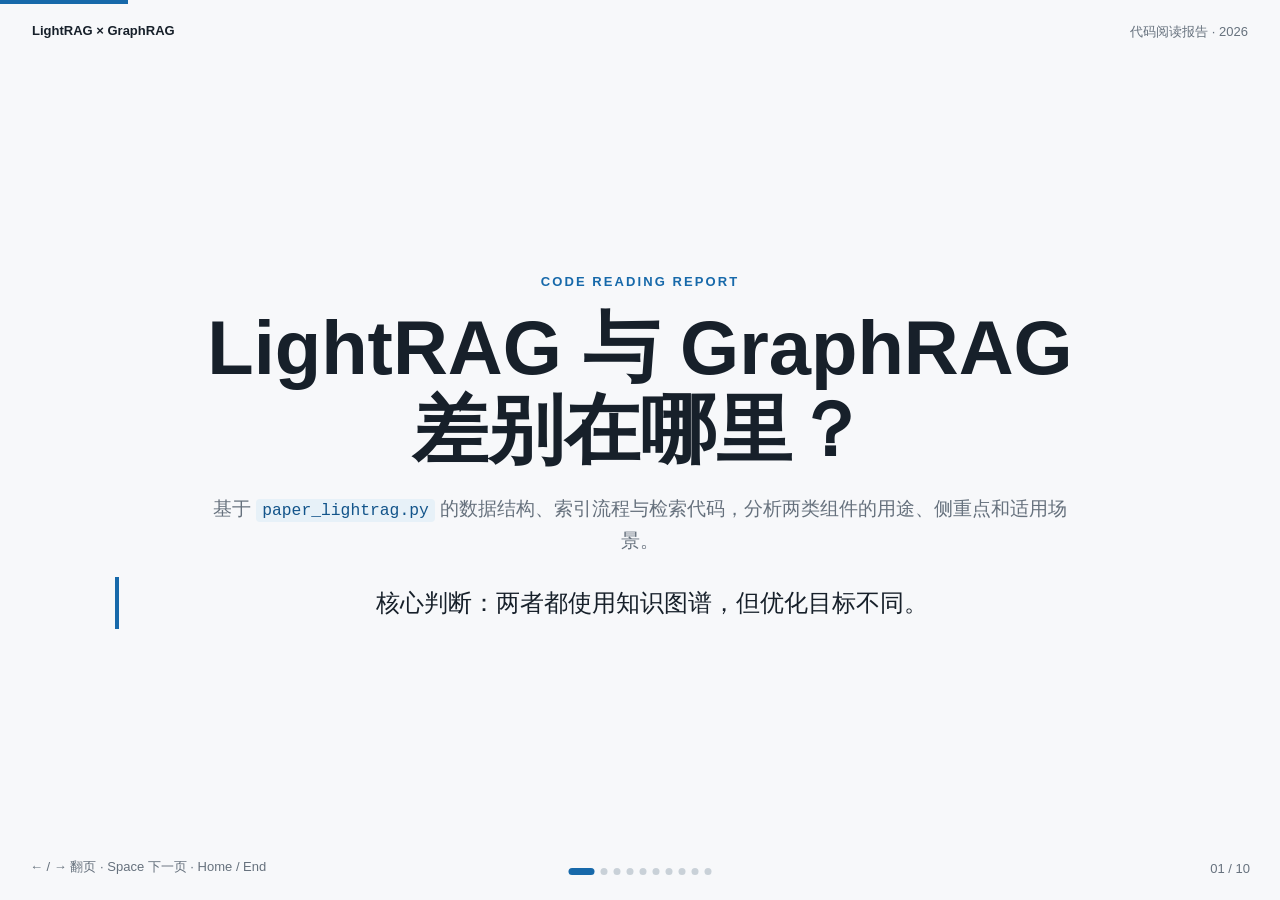
==== lightrag-vs-graphrag-ppt/index.html @ e0032991 "Add LightRAG versus GraphRAG presentation" ====
<!doctype html>
<html lang="zh-CN">
<head>
<meta charset="utf-8">
<meta name="viewport" content="width=device-width,initial-scale=1">
<title>LightRAG 与 GraphRAG：从代码看差异</title>
<style>
:root{--bg:#f7f8fa;--ink:#17202a;--muted:#66717d;--line:#dfe4e8;--panel:#fff;--blue:#1769aa;--blue-soft:#e7f1f8;--green:#19735a;--green-soft:#e8f4ef;--code:#18252d}*{box-sizing:border-box}html,body{margin:0;min-height:100%;background:var(--bg);color:var(--ink);font-family:"Microsoft YaHei","PingFang SC",sans-serif}body{overflow:hidden}.bar{position:fixed;top:0;left:0;height:4px;background:var(--blue);z-index:5;width:0;transition:width .25s}.top{position:fixed;left:32px;right:32px;top:23px;display:flex;justify-content:space-between;color:var(--muted);font-size:13px;z-index:4}.brand{font-weight:700;color:var(--ink)}.deck{height:100vh;position:relative}.slide{position:absolute;inset:0;padding:86px 9vw 66px;display:grid;align-content:center;opacity:0;transform:translateX(26px);pointer-events:none;transition:opacity .24s ease,transform .24s ease}.slide.active{opacity:1;transform:none;pointer-events:auto}.slide.prev{transform:translateX(-26px)}.content{width:min(1160px,100%);margin:auto}.center{text-align:center}.kicker{margin:0 0 14px;color:var(--blue);font-size:13px;font-weight:700;letter-spacing:.16em}.title{font-size:clamp(38px,6vw,76px);line-height:1.08;margin:0 0 22px}.h2{font-size:clamp(30px,4.4vw,56px);line-height:1.12;margin:0 0 22px}.lead,p,li{font-size:clamp(16px,1.45vw,20px);line-height:1.7;color:var(--muted)}.lead{max-width:880px;margin:0 auto}.quote{border-left:4px solid var(--blue);padding:8px 0 8px 20px;margin:20px 0;font-size:24px;line-height:1.5}.grid{display:grid;gap:16px;margin-top:24px}.g2{grid-template-columns:repeat(2,minmax(0,1fr))}.g3{grid-template-columns:repeat(3,minmax(0,1fr))}.card{background:var(--panel);border:1px solid var(--line);border-radius:8px;padding:22px;min-height:150px}.card h3{margin:0 0 10px;font-size:19px}.card p{margin:0;font-size:16px}.num{font-size:12px;font-weight:800;letter-spacing:.14em;color:var(--blue)}code{background:var(--blue-soft);color:#12548a;border-radius:4px;padding:2px 6px;font-family:Consolas,monospace;font-size:.88em}pre{margin:20px 0 0;background:var(--code);color:#e5edf2;border-radius:8px;padding:18px 20px;line-height:1.65;overflow:auto;font-size:14px}pre code{padding:0;color:inherit;background:transparent}.flow{display:grid;grid-template-columns:repeat(5,minmax(0,1fr));gap:12px;margin-top:25px}.step{background:var(--panel);border:1px solid var(--line);border-radius:8px;padding:17px;min-height:150px}.step b{display:block;margin:10px 0 7px;font-size:17px}.step span{color:var(--muted);font-size:14px;line-height:1.55}.table{width:100%;border-collapse:collapse;margin-top:18px;background:var(--panel);border:1px solid var(--line)}.table th,.table td{text-align:left;vertical-align:top;padding:13px 15px;border-bottom:1px solid var(--line);font-size:15px;line-height:1.55}.table th{font-size:12px;color:var(--muted);letter-spacing:.09em}.table tr:last-child td{border-bottom:0}.label{display:inline-block;padding:5px 8px;border-radius:4px;font-size:12px;font-weight:700}.l-blue{background:var(--blue-soft);color:var(--blue)}.l-green{background:var(--green-soft);color:var(--green)}ul{margin:0;padding-left:22px}.pager{position:fixed;right:30px;bottom:24px;color:var(--muted);font-size:13px}.hint{position:fixed;left:30px;bottom:24px;color:var(--muted);font-size:13px}.dots{position:fixed;left:50%;bottom:25px;transform:translateX(-50%);display:flex;gap:6px}.dots button{width:7px;height:7px;border:0;border-radius:20px;background:#c9d1d8;padding:0;cursor:pointer}.dots button.active{width:26px;background:var(--blue)}
@media(max-width:820px){body{overflow:auto}.top,.pager,.hint,.dots,.bar{display:none}.deck{height:auto}.slide,.slide.active,.slide.prev{position:relative;opacity:1;transform:none;pointer-events:auto;min-height:auto;padding:44px 22px;border-bottom:1px solid var(--line)}.g2,.g3,.flow{grid-template-columns:1fr}.card,.step{min-height:auto}.table{display:block;overflow:auto}}
</style>
</head>
<body>
<div class="bar" id="bar"></div><div class="top"><div class="brand">LightRAG × GraphRAG</div><div>代码阅读报告 · 2026</div></div><div class="hint">← / → 翻页 · Space 下一页 · Home / End</div><div class="pager" id="pager">01 / 10</div><div class="dots" id="dots"></div>
<main class="deck" id="deck">
<section class="slide active"><div class="content center"><p class="kicker">CODE READING REPORT</p><h1 class="title">LightRAG 与 GraphRAG<br>差别在哪里？</h1><p class="lead">基于 <code>paper_lightrag.py</code> 的数据结构、索引流程与检索代码，分析两类组件的用途、侧重点和适用场景。</p><div class="quote">核心判断：两者都使用知识图谱，但优化目标不同。</div></div></section>
<section class="slide"><div class="content"><p class="kicker">01 · 先看代码实现</p><h2 class="h2">paper_lightrag.py 实际构建了什么？</h2><div class="flow"><div class="step"><span>原始证据</span><b>Chunk</b><span>按时间间隔和消息数切分聊天原文。</span></div><div class="step"><span>图节点</span><b>Entity</b><span>用户与主题词，带描述、来源和 rank。</span></div><div class="step"><span>图边</span><b>Relation</b><span>mention、quote、adjacent、co_topic。</span></div><div class="step"><span>高层摘要</span><b>Community</b><span>Louvain 聚类后的社区报告。</span></div><div class="step"><span>检索入口</span><b>Vector Index</b><span>四类对象分别建立向量索引。</span></div></div><pre><code>chunks → entities → relations → graph; communities; vector_indexes</code></pre></div></section>
<section class="slide"><div class="content"><p class="kicker">02 · LightRAG 的代码证据</p><h2 class="h2">关键不是“只有图”，而是“图 + 多层证据”</h2><div class="grid g2"><div class="card"><div class="num">DATA MODEL</div><h3>四类对象都能被检索</h3><p><code>build_vector_indexes()</code> 为 chunk、entity、relation、community 分别生成向量矩阵；查询不必只命中文本块。</p></div><div class="card"><div class="num">DUAL LEVEL</div><h3>局部与全局并行</h3><p><code>retrieve()</code> 同时搜索低层实体/关系和高层社区报告，再收集关联原文作为证据。</p></div><div class="card"><div class="num">HYBRID</div><h3>结构检索与语义检索混合</h3><p>普通问题走向量相似度；关系问题改用实体 rank 和关系 weight，避免“谁和谁最密切”被文本相似度带偏。</p></div><div class="card"><div class="num">INCREMENTAL</div><h3>稳定 hash 复用 chunk</h3><p><code>build_indexes(previous_state=...)</code> 按 chunk hash 复用未变化内容，体现轻量、可增量更新的工程取向。</p></div></div></div></section>
<section class="slide"><div class="content"><p class="kicker">03 · 检索路径</p><h2 class="h2">同一个问题，LightRAG 会走两条路</h2><div class="grid g2"><div class="card"><span class="label l-blue">LOCAL / LOW-LEVEL</span><h3>回答“具体是谁、发生了什么关系”</h3><ul><li>向量命中实体与关系。</li><li>扩展一跳图邻域。</li><li>回溯实体和关系的 source_chunks。</li><li>关系问题按 weight 强制重排。</li></ul></div><div class="card"><span class="label l-green">GLOBAL / HIGH-LEVEL</span><h3>回答“整体上有哪些主题和群体”</h3><ul><li>向量命中 community report。</li><li>读取社区的核心实体。</li><li>补充相关 chunk 作为背景。</li><li>适合概览、主题和群体画像。</li></ul></div></div><pre><code>mode = local   → 低层图证据; mode = global → 社区级证据; mode = hybrid → 两者合并</code></pre></div></section>
<section class="slide"><div class="content"><p class="kicker">04 · GraphRAG 的典型侧重点</p><h2 class="h2">GraphRAG 更强调“先建好图，再做全局组织”</h2><div class="grid g3"><div class="card"><div class="num">GRAPH-FIRST</div><h3>图是主索引</h3><p>实体、关系、社区和层级摘要通常由离线流程集中构建，查询围绕图结构展开。</p></div><div class="card"><div class="num">GLOBAL SYNTHESIS</div><h3>社区摘要是主武器</h3><p>对大规模语料的跨文档主题进行聚合，适合回答“整体有哪些观点/主题”。</p></div><div class="card"><div class="num">QUALITY OF REPORT</div><h3>重视摘要质量</h3><p>社区报告通常需要更强的抽取、归纳和 LLM 生成能力，换取全局回答的完整度。</p></div></div><p class="lead" style="margin-top:25px">注意：这里说的是典型 GraphRAG 方法论。具体项目可能同时加入向量检索、局部邻域和混合策略。</p></div></section>
<section class="slide"><div class="content"><p class="kicker">05 · 直接对比</p><h2 class="h2">差异不在“用不用图”，而在“图服务什么目标”</h2><table class="table"><thead><tr><th>维度</th><th>LightRAG</th><th>GraphRAG</th></tr></thead><tbody><tr><td>首要目标</td><td>低成本、快速、灵活地组合局部与全局证据</td><td>把大语料组织成可解释的全局知识结构</td></tr><tr><td>检索入口</td><td>chunk / entity / relation / community 多入口</td><td>以图、社区和层级摘要为核心</td></tr><tr><td>查询粒度</td><td>局部实体关系与全局主题都强调</td><td>更擅长跨文档、跨实体的全局综合</td></tr><tr><td>更新方式</td><td>适合增量插入，hash 可复用 chunk</td><td>图和社区摘要变更后，重建成本通常更明显</td></tr><tr><td>工程取舍</td><td>轻量、离线可跑、模块可替换</td><td>建设成本更高，但全局摘要能力更强</td></tr></tbody></table></div></section>
<section class="slide"><div class="content"><p class="kicker">06 · 用途分工</p><h2 class="h2">从问题类型看，谁更适合什么？</h2><div class="grid g2"><div class="card"><span class="label l-blue">更适合 LightRAG</span><h3>关系密集、变化频繁、需要追溯原文</h3><ul><li>“谁和谁互动最密切？”</li><li>“这个用户和哪些主题相关？”</li><li>“这条关系来自哪些消息？”</li><li>在线知识库的增量更新和快速试验。</li></ul></div><div class="card"><span class="label l-green">更适合 GraphRAG</span><h3>语料规模大、需要全局综合和社区洞察</h3><ul><li>“整个资料库有哪些主要主题？”</li><li>“不同群体的观点如何分化？”</li><li>“跨文档的共同结论是什么？”</li><li>报告生成、知识地图和宏观分析。</li></ul></div></div></div></section>
<section class="slide"><div class="content"><p class="kicker">07 · 代码里的工程取舍</p><h2 class="h2">paper_lightrag.py 选择了“可控、可解释、可离线”</h2><div class="grid g3"><div class="card"><h3>可控</h3><p>关系类型和权重显式定义：mention=3、quote=4、adjacent=1、co_topic=0.6，排序逻辑可检查。</p></div><div class="card"><h3>可解释</h3><p>每个 entity、relation、community 都保存 source_chunks，检索结果可以回到原始聊天片段。</p></div><div class="card"><h3>可离线</h3><p>向量使用本地字符 n-gram hashing，不依赖外部 embedding API，适合原型和隐私敏感数据。</p></div></div><div class="quote">代价：字符 n-gram 语义能力有限，社区摘要也是模板化文本，不能等同于完整的生产级 GraphRAG。</div></div></section>
<section class="slide"><div class="content"><p class="kicker">08 · 边界与风险</p><h2 class="h2">读代码时必须保留的三个判断</h2><div class="grid g3"><div class="card"><div class="num">01</div><h3>实现不等于论文全貌</h3><p>文件标题和注释说明了 LightRAG 形状，但它使用的是本地 hashed embedding，是可运行的简化实现。</p></div><div class="card"><div class="num">02</div><h3>关系抽取是规则驱动</h3><p>关系主要来自 @ 提及、引用、相邻消息和共现主题，不是完整的开放域语义关系抽取。</p></div><div class="card"><div class="num">03</div><h3>GraphRAG 不是单一产品</h3><p>GraphRAG 可以包含局部检索、向量检索和 LLM 生成；比较时要区分方法论、实现和产品封装。</p></div></div></div></section>
<section class="slide"><div class="content center"><p class="kicker">09 · 结论</p><h2 class="h2">一句话总结</h2><p class="quote" style="max-width:900px;margin:25px auto">LightRAG 侧重“用轻量图结构把局部关系、全局社区和原文证据灵活拼起来”；GraphRAG 侧重“用分层图与社区摘要理解大规模语料的全局结构”。</p><div class="grid g2" style="text-align:left"><div class="card"><h3>选择 LightRAG</h3><p>需要快速落地、增量更新、关系可追溯，且希望 local/global/hybrid 由查询决定。</p></div><div class="card"><h3>选择 GraphRAG</h3><p>需要面向大语料做全局主题归纳、群体分析和高质量报告生成。</p></div></div><p style="margin-top:22px">最实际的方案：保留 GraphRAG 的社区级组织能力，吸收 LightRAG 的多入口检索和增量更新。</p></div></section>
</main>
<script>const slides=[...document.querySelectorAll('.slide')],dots=document.getElementById('dots'),pager=document.getElementById('pager'),bar=document.getElementById('bar');let current=0;slides.forEach((_,i)=>{const b=document.createElement('button');b.type='button';b.setAttribute('aria-label',`第 ${i+1} 页`);b.onclick=()=>go(i);dots.appendChild(b)});function go(i){current=Math.max(0,Math.min(slides.length-1,i));slides.forEach((s,n)=>{s.classList.toggle('active',n===current);s.classList.toggle('prev',n<current)});[...dots.children].forEach((b,n)=>b.classList.toggle('active',n===current));pager.textContent=`${String(current+1).padStart(2,'0')} / ${String(slides.length).padStart(2,'0')}`;bar.style.width=`${(current+1)/slides.length*100}%`;history.replaceState(null,'',`#${current+1}`)}function step(d){go(current+d)}document.addEventListener('keydown',e=>{if(['ArrowRight',' ','PageDown'].includes(e.key)){e.preventDefault();step(1)}if(['ArrowLeft','PageUp'].includes(e.key)){e.preventDefault();step(-1)}if(e.key==='Home')go(0);if(e.key==='End')go(slides.length-1)});document.getElementById('deck').onclick=e=>{if(!e.target.closest('button,code,pre'))step(1)};let sx=0;document.addEventListener('touchstart',e=>sx=e.touches[0].clientX,{passive:true});document.addEventListener('touchend',e=>{const dx=e.changedTouches[0].clientX-sx;if(Math.abs(dx)>50)step(dx<0?1:-1)},{passive:true});const h=Number(location.hash.slice(1));go(Number.isFinite(h)&&h>0?h-1:0);</script>
</body>
</html>
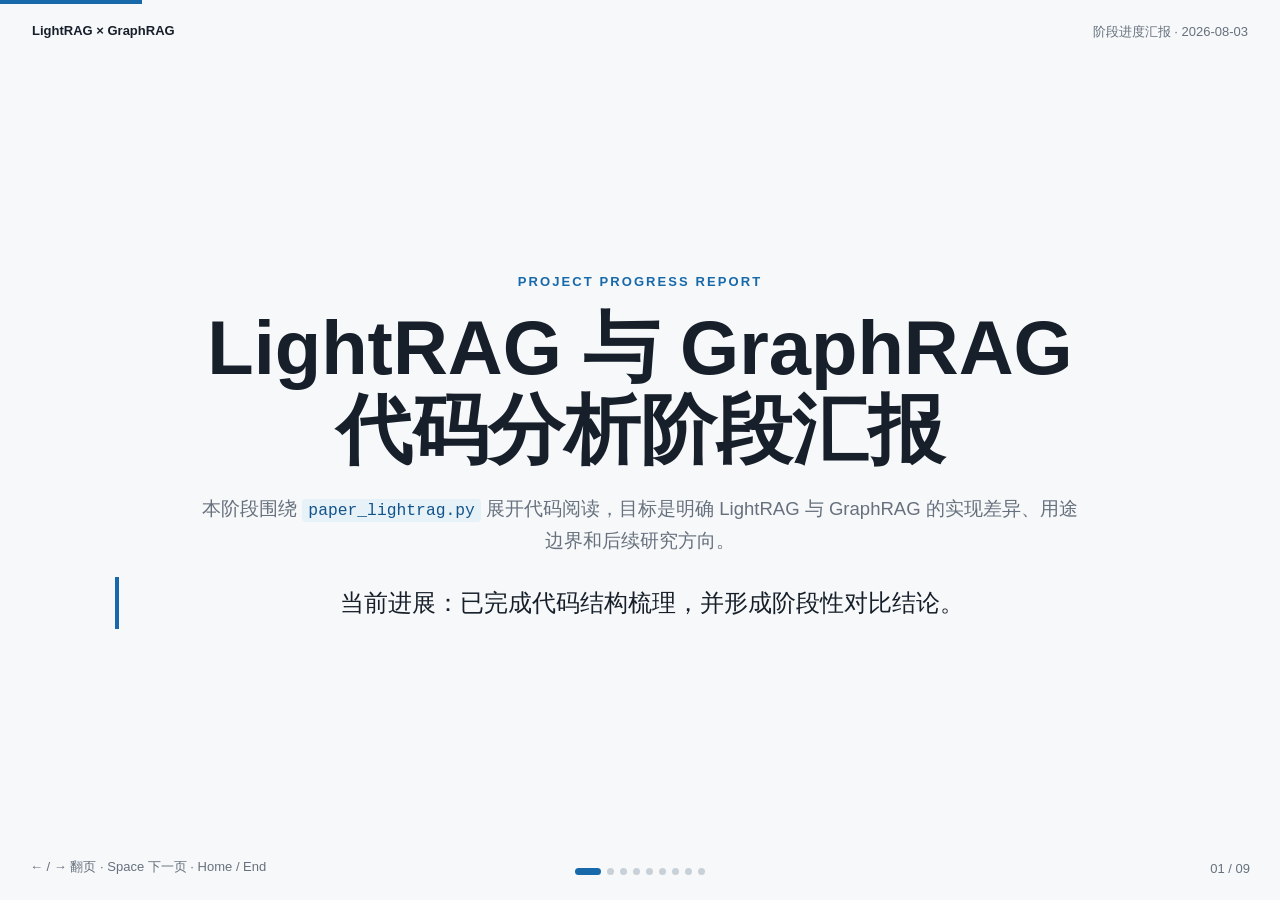
==== commit 38751af6: "Refine presentation as progress report" ====
--- a/lightrag-vs-graphrag-ppt/index.html
+++ b/lightrag-vs-graphrag-ppt/index.html
@@ -3,26 +3,53 @@
 <head>
 <meta charset="utf-8">
 <meta name="viewport" content="width=device-width,initial-scale=1">
-<title>LightRAG 与 GraphRAG：从代码看差异</title>
+<title>LightRAG 与 GraphRAG 阶段进度汇报</title>
 <style>
-:root{--bg:#f7f8fa;--ink:#17202a;--muted:#66717d;--line:#dfe4e8;--panel:#fff;--blue:#1769aa;--blue-soft:#e7f1f8;--green:#19735a;--green-soft:#e8f4ef;--code:#18252d}*{box-sizing:border-box}html,body{margin:0;min-height:100%;background:var(--bg);color:var(--ink);font-family:"Microsoft YaHei","PingFang SC",sans-serif}body{overflow:hidden}.bar{position:fixed;top:0;left:0;height:4px;background:var(--blue);z-index:5;width:0;transition:width .25s}.top{position:fixed;left:32px;right:32px;top:23px;display:flex;justify-content:space-between;color:var(--muted);font-size:13px;z-index:4}.brand{font-weight:700;color:var(--ink)}.deck{height:100vh;position:relative}.slide{position:absolute;inset:0;padding:86px 9vw 66px;display:grid;align-content:center;opacity:0;transform:translateX(26px);pointer-events:none;transition:opacity .24s ease,transform .24s ease}.slide.active{opacity:1;transform:none;pointer-events:auto}.slide.prev{transform:translateX(-26px)}.content{width:min(1160px,100%);margin:auto}.center{text-align:center}.kicker{margin:0 0 14px;color:var(--blue);font-size:13px;font-weight:700;letter-spacing:.16em}.title{font-size:clamp(38px,6vw,76px);line-height:1.08;margin:0 0 22px}.h2{font-size:clamp(30px,4.4vw,56px);line-height:1.12;margin:0 0 22px}.lead,p,li{font-size:clamp(16px,1.45vw,20px);line-height:1.7;color:var(--muted)}.lead{max-width:880px;margin:0 auto}.quote{border-left:4px solid var(--blue);padding:8px 0 8px 20px;margin:20px 0;font-size:24px;line-height:1.5}.grid{display:grid;gap:16px;margin-top:24px}.g2{grid-template-columns:repeat(2,minmax(0,1fr))}.g3{grid-template-columns:repeat(3,minmax(0,1fr))}.card{background:var(--panel);border:1px solid var(--line);border-radius:8px;padding:22px;min-height:150px}.card h3{margin:0 0 10px;font-size:19px}.card p{margin:0;font-size:16px}.num{font-size:12px;font-weight:800;letter-spacing:.14em;color:var(--blue)}code{background:var(--blue-soft);color:#12548a;border-radius:4px;padding:2px 6px;font-family:Consolas,monospace;font-size:.88em}pre{margin:20px 0 0;background:var(--code);color:#e5edf2;border-radius:8px;padding:18px 20px;line-height:1.65;overflow:auto;font-size:14px}pre code{padding:0;color:inherit;background:transparent}.flow{display:grid;grid-template-columns:repeat(5,minmax(0,1fr));gap:12px;margin-top:25px}.step{background:var(--panel);border:1px solid var(--line);border-radius:8px;padding:17px;min-height:150px}.step b{display:block;margin:10px 0 7px;font-size:17px}.step span{color:var(--muted);font-size:14px;line-height:1.55}.table{width:100%;border-collapse:collapse;margin-top:18px;background:var(--panel);border:1px solid var(--line)}.table th,.table td{text-align:left;vertical-align:top;padding:13px 15px;border-bottom:1px solid var(--line);font-size:15px;line-height:1.55}.table th{font-size:12px;color:var(--muted);letter-spacing:.09em}.table tr:last-child td{border-bottom:0}.label{display:inline-block;padding:5px 8px;border-radius:4px;font-size:12px;font-weight:700}.l-blue{background:var(--blue-soft);color:var(--blue)}.l-green{background:var(--green-soft);color:var(--green)}ul{margin:0;padding-left:22px}.pager{position:fixed;right:30px;bottom:24px;color:var(--muted);font-size:13px}.hint{position:fixed;left:30px;bottom:24px;color:var(--muted);font-size:13px}.dots{position:fixed;left:50%;bottom:25px;transform:translateX(-50%);display:flex;gap:6px}.dots button{width:7px;height:7px;border:0;border-radius:20px;background:#c9d1d8;padding:0;cursor:pointer}.dots button.active{width:26px;background:var(--blue)}
-@media(max-width:820px){body{overflow:auto}.top,.pager,.hint,.dots,.bar{display:none}.deck{height:auto}.slide,.slide.active,.slide.prev{position:relative;opacity:1;transform:none;pointer-events:auto;min-height:auto;padding:44px 22px;border-bottom:1px solid var(--line)}.g2,.g3,.flow{grid-template-columns:1fr}.card,.step{min-height:auto}.table{display:block;overflow:auto}}
+:root{--bg:#f7f8fa;--ink:#17202a;--muted:#66717d;--line:#dfe4e8;--panel:#fff;--blue:#1769aa;--blue-soft:#e7f1f8;--green:#19735a;--green-soft:#e8f4ef;--amber:#a26718;--amber-soft:#fbf1df;--code:#18252d}
+*{box-sizing:border-box}html,body{margin:0;min-height:100%;background:var(--bg);color:var(--ink);font-family:"Microsoft YaHei","PingFang SC",sans-serif}body{overflow:hidden}
+.bar{position:fixed;top:0;left:0;height:4px;background:var(--blue);z-index:5;width:0;transition:width .25s}.top{position:fixed;left:32px;right:32px;top:23px;display:flex;justify-content:space-between;color:var(--muted);font-size:13px;z-index:4}.brand{font-weight:700;color:var(--ink)}
+.deck{height:100vh;position:relative}.slide{position:absolute;inset:0;padding:86px 9vw 66px;display:grid;align-content:center;opacity:0;transform:translateX(26px);pointer-events:none;transition:opacity .24s ease,transform .24s ease}.slide.active{opacity:1;transform:none;pointer-events:auto}.slide.prev{transform:translateX(-26px)}.content{width:min(1160px,100%);margin:auto}.center{text-align:center}
+.kicker{margin:0 0 14px;color:var(--blue);font-size:13px;font-weight:700;letter-spacing:.16em}.title{font-size:clamp(38px,6vw,76px);line-height:1.08;margin:0 0 22px}.h2{font-size:clamp(30px,4.4vw,56px);line-height:1.12;margin:0 0 22px}.lead,p,li{font-size:clamp(16px,1.45vw,20px);line-height:1.7;color:var(--muted)}.lead{max-width:880px;margin:0 auto}
+.quote{border-left:4px solid var(--blue);padding:8px 0 8px 20px;margin:20px 0;font-size:24px;line-height:1.5}.grid{display:grid;gap:16px;margin-top:24px}.g2{grid-template-columns:repeat(2,minmax(0,1fr))}.g3{grid-template-columns:repeat(3,minmax(0,1fr))}.g4{grid-template-columns:repeat(4,minmax(0,1fr))}
+.card{background:var(--panel);border:1px solid var(--line);border-radius:8px;padding:22px;min-height:150px}.card h3{margin:0 0 10px;font-size:19px}.card p{margin:0;font-size:16px}.num{font-size:12px;font-weight:800;letter-spacing:.14em;color:var(--blue)}code{background:var(--blue-soft);color:#12548a;border-radius:4px;padding:2px 6px;font-family:Consolas,monospace;font-size:.88em}pre{margin:20px 0 0;background:var(--code);color:#e5edf2;border-radius:8px;padding:18px 20px;line-height:1.65;overflow:auto;font-size:14px}pre code{padding:0;color:inherit;background:transparent}
+.status{display:flex;align-items:center;gap:9px;margin-bottom:12px;font-size:13px;font-weight:700}.dot{width:10px;height:10px;border-radius:50%;display:inline-block}.done{background:var(--green)}.doing{background:var(--blue)}.todo{background:var(--amber)}.label{display:inline-block;padding:5px 8px;border-radius:4px;font-size:12px;font-weight:700}.l-blue{background:var(--blue-soft);color:var(--blue)}.l-green{background:var(--green-soft);color:var(--green)}.l-amber{background:var(--amber-soft);color:var(--amber)}
+.table{width:100%;border-collapse:collapse;margin-top:18px;background:var(--panel);border:1px solid var(--line)}.table th,.table td{text-align:left;vertical-align:top;padding:13px 15px;border-bottom:1px solid var(--line);font-size:15px;line-height:1.55}.table th{font-size:12px;color:var(--muted);letter-spacing:.09em}.table tr:last-child td{border-bottom:0}ul{margin:0;padding-left:22px}
+.pager{position:fixed;right:30px;bottom:24px;color:var(--muted);font-size:13px}.hint{position:fixed;left:30px;bottom:24px;color:var(--muted);font-size:13px}.dots{position:fixed;left:50%;bottom:25px;transform:translateX(-50%);display:flex;gap:6px}.dots button{width:7px;height:7px;border:0;border-radius:20px;background:#c9d1d8;padding:0;cursor:pointer}.dots button.active{width:26px;background:var(--blue)}
+@media(max-width:820px){body{overflow:auto}.top,.pager,.hint,.dots,.bar{display:none}.deck{height:auto}.slide,.slide.active,.slide.prev{position:relative;opacity:1;transform:none;pointer-events:auto;min-height:auto;padding:44px 22px;border-bottom:1px solid var(--line)}.g2,.g3,.g4{grid-template-columns:1fr}.card{min-height:auto}.table{display:block;overflow:auto}}
 </style>
 </head>
 <body>
-<div class="bar" id="bar"></div><div class="top"><div class="brand">LightRAG × GraphRAG</div><div>代码阅读报告 · 2026</div></div><div class="hint">← / → 翻页 · Space 下一页 · Home / End</div><div class="pager" id="pager">01 / 10</div><div class="dots" id="dots"></div>
+<div class="bar" id="bar"></div>
+<div class="top"><div class="brand">LightRAG × GraphRAG</div><div>阶段进度汇报 · 2026-08-03</div></div>
+<div class="hint">← / → 翻页 · Space 下一页 · Home / End</div><div class="pager" id="pager">01 / 09</div><div class="dots" id="dots"></div>
 <main class="deck" id="deck">
-<section class="slide active"><div class="content center"><p class="kicker">CODE READING REPORT</p><h1 class="title">LightRAG 与 GraphRAG<br>差别在哪里？</h1><p class="lead">基于 <code>paper_lightrag.py</code> 的数据结构、索引流程与检索代码，分析两类组件的用途、侧重点和适用场景。</p><div class="quote">核心判断：两者都使用知识图谱，但优化目标不同。</div></div></section>
-<section class="slide"><div class="content"><p class="kicker">01 · 先看代码实现</p><h2 class="h2">paper_lightrag.py 实际构建了什么？</h2><div class="flow"><div class="step"><span>原始证据</span><b>Chunk</b><span>按时间间隔和消息数切分聊天原文。</span></div><div class="step"><span>图节点</span><b>Entity</b><span>用户与主题词，带描述、来源和 rank。</span></div><div class="step"><span>图边</span><b>Relation</b><span>mention、quote、adjacent、co_topic。</span></div><div class="step"><span>高层摘要</span><b>Community</b><span>Louvain 聚类后的社区报告。</span></div><div class="step"><span>检索入口</span><b>Vector Index</b><span>四类对象分别建立向量索引。</span></div></div><pre><code>chunks → entities → relations → graph; communities; vector_indexes</code></pre></div></section>
-<section class="slide"><div class="content"><p class="kicker">02 · LightRAG 的代码证据</p><h2 class="h2">关键不是“只有图”，而是“图 + 多层证据”</h2><div class="grid g2"><div class="card"><div class="num">DATA MODEL</div><h3>四类对象都能被检索</h3><p><code>build_vector_indexes()</code> 为 chunk、entity、relation、community 分别生成向量矩阵；查询不必只命中文本块。</p></div><div class="card"><div class="num">DUAL LEVEL</div><h3>局部与全局并行</h3><p><code>retrieve()</code> 同时搜索低层实体/关系和高层社区报告，再收集关联原文作为证据。</p></div><div class="card"><div class="num">HYBRID</div><h3>结构检索与语义检索混合</h3><p>普通问题走向量相似度；关系问题改用实体 rank 和关系 weight，避免“谁和谁最密切”被文本相似度带偏。</p></div><div class="card"><div class="num">INCREMENTAL</div><h3>稳定 hash 复用 chunk</h3><p><code>build_indexes(previous_state=...)</code> 按 chunk hash 复用未变化内容，体现轻量、可增量更新的工程取向。</p></div></div></div></section>
-<section class="slide"><div class="content"><p class="kicker">03 · 检索路径</p><h2 class="h2">同一个问题，LightRAG 会走两条路</h2><div class="grid g2"><div class="card"><span class="label l-blue">LOCAL / LOW-LEVEL</span><h3>回答“具体是谁、发生了什么关系”</h3><ul><li>向量命中实体与关系。</li><li>扩展一跳图邻域。</li><li>回溯实体和关系的 source_chunks。</li><li>关系问题按 weight 强制重排。</li></ul></div><div class="card"><span class="label l-green">GLOBAL / HIGH-LEVEL</span><h3>回答“整体上有哪些主题和群体”</h3><ul><li>向量命中 community report。</li><li>读取社区的核心实体。</li><li>补充相关 chunk 作为背景。</li><li>适合概览、主题和群体画像。</li></ul></div></div><pre><code>mode = local   → 低层图证据; mode = global → 社区级证据; mode = hybrid → 两者合并</code></pre></div></section>
-<section class="slide"><div class="content"><p class="kicker">04 · GraphRAG 的典型侧重点</p><h2 class="h2">GraphRAG 更强调“先建好图，再做全局组织”</h2><div class="grid g3"><div class="card"><div class="num">GRAPH-FIRST</div><h3>图是主索引</h3><p>实体、关系、社区和层级摘要通常由离线流程集中构建，查询围绕图结构展开。</p></div><div class="card"><div class="num">GLOBAL SYNTHESIS</div><h3>社区摘要是主武器</h3><p>对大规模语料的跨文档主题进行聚合，适合回答“整体有哪些观点/主题”。</p></div><div class="card"><div class="num">QUALITY OF REPORT</div><h3>重视摘要质量</h3><p>社区报告通常需要更强的抽取、归纳和 LLM 生成能力，换取全局回答的完整度。</p></div></div><p class="lead" style="margin-top:25px">注意：这里说的是典型 GraphRAG 方法论。具体项目可能同时加入向量检索、局部邻域和混合策略。</p></div></section>
-<section class="slide"><div class="content"><p class="kicker">05 · 直接对比</p><h2 class="h2">差异不在“用不用图”，而在“图服务什么目标”</h2><table class="table"><thead><tr><th>维度</th><th>LightRAG</th><th>GraphRAG</th></tr></thead><tbody><tr><td>首要目标</td><td>低成本、快速、灵活地组合局部与全局证据</td><td>把大语料组织成可解释的全局知识结构</td></tr><tr><td>检索入口</td><td>chunk / entity / relation / community 多入口</td><td>以图、社区和层级摘要为核心</td></tr><tr><td>查询粒度</td><td>局部实体关系与全局主题都强调</td><td>更擅长跨文档、跨实体的全局综合</td></tr><tr><td>更新方式</td><td>适合增量插入，hash 可复用 chunk</td><td>图和社区摘要变更后，重建成本通常更明显</td></tr><tr><td>工程取舍</td><td>轻量、离线可跑、模块可替换</td><td>建设成本更高，但全局摘要能力更强</td></tr></tbody></table></div></section>
-<section class="slide"><div class="content"><p class="kicker">06 · 用途分工</p><h2 class="h2">从问题类型看，谁更适合什么？</h2><div class="grid g2"><div class="card"><span class="label l-blue">更适合 LightRAG</span><h3>关系密集、变化频繁、需要追溯原文</h3><ul><li>“谁和谁互动最密切？”</li><li>“这个用户和哪些主题相关？”</li><li>“这条关系来自哪些消息？”</li><li>在线知识库的增量更新和快速试验。</li></ul></div><div class="card"><span class="label l-green">更适合 GraphRAG</span><h3>语料规模大、需要全局综合和社区洞察</h3><ul><li>“整个资料库有哪些主要主题？”</li><li>“不同群体的观点如何分化？”</li><li>“跨文档的共同结论是什么？”</li><li>报告生成、知识地图和宏观分析。</li></ul></div></div></div></section>
-<section class="slide"><div class="content"><p class="kicker">07 · 代码里的工程取舍</p><h2 class="h2">paper_lightrag.py 选择了“可控、可解释、可离线”</h2><div class="grid g3"><div class="card"><h3>可控</h3><p>关系类型和权重显式定义：mention=3、quote=4、adjacent=1、co_topic=0.6，排序逻辑可检查。</p></div><div class="card"><h3>可解释</h3><p>每个 entity、relation、community 都保存 source_chunks，检索结果可以回到原始聊天片段。</p></div><div class="card"><h3>可离线</h3><p>向量使用本地字符 n-gram hashing，不依赖外部 embedding API，适合原型和隐私敏感数据。</p></div></div><div class="quote">代价：字符 n-gram 语义能力有限，社区摘要也是模板化文本，不能等同于完整的生产级 GraphRAG。</div></div></section>
-<section class="slide"><div class="content"><p class="kicker">08 · 边界与风险</p><h2 class="h2">读代码时必须保留的三个判断</h2><div class="grid g3"><div class="card"><div class="num">01</div><h3>实现不等于论文全貌</h3><p>文件标题和注释说明了 LightRAG 形状，但它使用的是本地 hashed embedding，是可运行的简化实现。</p></div><div class="card"><div class="num">02</div><h3>关系抽取是规则驱动</h3><p>关系主要来自 @ 提及、引用、相邻消息和共现主题，不是完整的开放域语义关系抽取。</p></div><div class="card"><div class="num">03</div><h3>GraphRAG 不是单一产品</h3><p>GraphRAG 可以包含局部检索、向量检索和 LLM 生成；比较时要区分方法论、实现和产品封装。</p></div></div></div></section>
-<section class="slide"><div class="content center"><p class="kicker">09 · 结论</p><h2 class="h2">一句话总结</h2><p class="quote" style="max-width:900px;margin:25px auto">LightRAG 侧重“用轻量图结构把局部关系、全局社区和原文证据灵活拼起来”；GraphRAG 侧重“用分层图与社区摘要理解大规模语料的全局结构”。</p><div class="grid g2" style="text-align:left"><div class="card"><h3>选择 LightRAG</h3><p>需要快速落地、增量更新、关系可追溯，且希望 local/global/hybrid 由查询决定。</p></div><div class="card"><h3>选择 GraphRAG</h3><p>需要面向大语料做全局主题归纳、群体分析和高质量报告生成。</p></div></div><p style="margin-top:22px">最实际的方案：保留 GraphRAG 的社区级组织能力，吸收 LightRAG 的多入口检索和增量更新。</p></div></section>
+
+<section class="slide active"><div class="content center"><p class="kicker">PROJECT PROGRESS REPORT</p><h1 class="title">LightRAG 与 GraphRAG<br>代码分析阶段汇报</h1><p class="lead">本阶段围绕 <code>paper_lightrag.py</code> 展开代码阅读，目标是明确 LightRAG 与 GraphRAG 的实现差异、用途边界和后续研究方向。</p><div class="quote">当前进展：已完成代码结构梳理，并形成阶段性对比结论。</div></div></section>
+
+<section class="slide"><div class="content"><p class="kicker">01 · 本阶段目标</p><h2 class="h2">先回答三个问题，再决定后续实现方向</h2><div class="grid g3"><div class="card"><div class="status"><span class="dot done"></span>已完成</div><h3>LightRAG 做了什么？</h3><p>从数据结构、索引构建和 <code>retrieve()</code> 检索流程确认它的实际能力。</p></div><div class="card"><div class="status"><span class="dot done"></span>已完成</div><h3>GraphRAG 强在哪里？</h3><p>围绕图组织、社区摘要和全局综合，提炼典型侧重点。</p></div><div class="card"><div class="status"><span class="dot doing"></span>持续推进</div><h3>两者如何选型？</h3><p>结合当前聊天数据场景，判断哪些问题更适合局部关系检索，哪些问题更适合全局分析。</p></div></div></div></section>
+
+<section class="slide"><div class="content"><p class="kicker">02 · 已完成工作</p><h2 class="h2">代码阅读已覆盖从建库到问答的完整链路</h2><div class="grid g4"><div class="card"><div class="num">01</div><h3>数据结构</h3><p>梳理 <code>Chunk</code>、<code>Entity</code>、<code>Relation</code>、<code>CommunityReport</code>。</p></div><div class="card"><div class="num">02</div><h3>索引构建</h3><p>分析 <code>build_indexes()</code> 如何生成图、社区和四类向量索引。</p></div><div class="card"><div class="num">03</div><h3>检索策略</h3><p>分析 local、global、hybrid 三种模式以及关系问题的重排逻辑。</p></div><div class="card"><div class="num">04</div><h3>差异归纳</h3><p>从目标、粒度、更新成本和适用问题四个维度完成初步对比。</p></div></div><pre><code>聊天消息 → chunks → entities / relations → graph
+                                   ↘ communities
+chunks / entities / relations / communities → retrieve()</code></pre></div></section>
+
+<section class="slide"><div class="content"><p class="kicker">03 · 代码分析结果</p><h2 class="h2">当前代码体现出 LightRAG 的四个特征</h2><div class="grid g2"><div class="card"><span class="label l-blue">多入口</span><h3>四类证据都可以成为检索入口</h3><p><code>build_vector_indexes()</code> 为 chunk、entity、relation、community 分别建立索引，不把检索限制在文本块。</p></div><div class="card"><span class="label l-blue">双层级</span><h3>局部关系与全局社区同时保留</h3><p><code>retrieve()</code> 同时搜索低层实体/关系和高层社区报告，再回溯 source_chunks。</p></div><div class="card"><span class="label l-blue">混合式</span><h3>语义相似度与图结构共同决策</h3><p>普通问题使用向量相似度；“谁和谁最密切”等关系问题使用 rank 和 weight 强制重排。</p></div><div class="card"><span class="label l-blue">增量式</span><h3>未变化内容可以复用</h3><p>通过稳定 hash 复用旧 chunk，降低聊天数据持续增长时的重建成本。</p></div></div></div></section>
+
+<section class="slide"><div class="content"><p class="kicker">04 · 阶段性对比</p><h2 class="h2">目前形成的核心判断</h2><table class="table"><thead><tr><th>维度</th><th>LightRAG：当前代码体现</th><th>GraphRAG：典型侧重点</th></tr></thead><tbody><tr><td>主要目标</td><td>轻量地组合局部关系、全局社区和原文证据</td><td>组织大规模语料的全局知识结构</td></tr><tr><td>查询方式</td><td>chunk / entity / relation / community 多入口</td><td>围绕图、社区和层级摘要进行综合</td></tr><tr><td>优势问题</td><td>关系追溯、增量更新、快速试验</td><td>跨文档主题、群体画像、全局报告</td></tr><tr><td>工程取舍</td><td>本地可跑、逻辑可控、实现较轻</td><td>构建成本更高，但全局摘要能力更强</td></tr></tbody></table><p class="lead" style="margin-top:22px">结论不是二选一：两者都可以使用图，差异在于图更偏向“灵活检索”还是“全局组织”。</p></div></section>
+
+<section class="slide"><div class="content"><p class="kicker">05 · 当前成果</p><h2 class="h2">已经可以支持两类典型汇报结论</h2><div class="grid g2"><div class="card"><div class="status"><span class="dot done"></span>已形成</div><h3>LightRAG 适合回答关系型问题</h3><ul><li>谁和谁互动最密切？</li><li>某个用户和哪些主题相关？</li><li>某条关系来自哪些原始消息？</li><li>数据持续增加时如何增量更新？</li></ul></div><div class="card"><div class="status"><span class="dot done"></span>已形成</div><h3>GraphRAG 适合回答全局型问题</h3><ul><li>整个资料库有哪些主要主题？</li><li>不同群体的观点如何分化？</li><li>跨文档的共同结论是什么？</li><li>如何生成面向管理者的全局报告？</li></ul></div></div><div class="quote">面向当前聊天记录场景：LightRAG 更适合先完成关系探索；GraphRAG 更适合在数据规模扩大后做全局归纳。</div></div></section>
+
+<section class="slide"><div class="content"><p class="kicker">06 · 当前问题</p><h2 class="h2">代码已经跑通，但距离完整验证还有三项工作</h2><div class="grid g3"><div class="card"><div class="status"><span class="dot doing"></span>待验证</div><h3>语义检索质量</h3><p>当前使用本地字符 n-gram hashing，能离线运行，但语义表达能力弱于真实 embedding。</p></div><div class="card"><div class="status"><span class="dot doing"></span>待验证</div><h3>关系抽取覆盖度</h3><p>现有关系主要来自 @ 提及、引用、相邻消息和共现主题，尚未覆盖开放域语义关系。</p></div><div class="card"><div class="status"><span class="dot doing"></span>待验证</div><h3>全局摘要效果</h3><p>社区报告目前偏模板化，需要进一步评估与 GraphRAG 社区摘要在完整性和可读性上的差距。</p></div></div></div></section>
+
+<section class="slide"><div class="content"><p class="kicker">07 · 下一步计划</p><h2 class="h2">从“代码理解”进入“效果验证”</h2><div class="grid g3"><div class="card"><span class="label l-green">下一步 1</span><h3>准备测试问题集</h3><p>分别设计关系型、主题型和全局型问题，统一记录检索结果和证据来源。</p></div><div class="card"><span class="label l-green">下一步 2</span><h3>对比三种检索模式</h3><p>测试 local、global、hybrid 在准确性、证据完整性和响应成本上的差异。</p></div><div class="card"><span class="label l-amber">后续</span><h3>评估组合方案</h3><p>保留 GraphRAG 的社区组织能力，同时引入 LightRAG 的多入口检索和增量更新。</p></div></div><pre><code>测试集 → LightRAG local / global / hybrid → 指标记录
+                                          ↘ 与 GraphRAG 结果对比</code></pre></div></section>
+
+<section class="slide"><div class="content center"><p class="kicker">08 · 阶段结论</p><h2 class="h2">本阶段完成了从代码到选型判断的第一轮闭环</h2><p class="quote" style="max-width:920px;margin:25px auto">LightRAG 侧重“轻量、灵活、可增量的多层检索”；GraphRAG 侧重“面向大规模语料的社区组织与全局综合”。</p><div class="grid g2" style="text-align:left"><div class="card"><div class="status"><span class="dot done"></span>本阶段结论</div><p>当前聊天数据优先验证 LightRAG 的关系检索和证据回溯能力。</p></div><div class="card"><div class="status"><span class="dot doing"></span>下阶段重点</div><p>通过统一问题集和效果指标，验证两类方案在真实任务中的差异。</p></div></div><p style="margin-top:22px">汇报结束 · 下一阶段进入效果测试与方案验证。</p></div></section>
 </main>
-<script>const slides=[...document.querySelectorAll('.slide')],dots=document.getElementById('dots'),pager=document.getElementById('pager'),bar=document.getElementById('bar');let current=0;slides.forEach((_,i)=>{const b=document.createElement('button');b.type='button';b.setAttribute('aria-label',`第 ${i+1} 页`);b.onclick=()=>go(i);dots.appendChild(b)});function go(i){current=Math.max(0,Math.min(slides.length-1,i));slides.forEach((s,n)=>{s.classList.toggle('active',n===current);s.classList.toggle('prev',n<current)});[...dots.children].forEach((b,n)=>b.classList.toggle('active',n===current));pager.textContent=`${String(current+1).padStart(2,'0')} / ${String(slides.length).padStart(2,'0')}`;bar.style.width=`${(current+1)/slides.length*100}%`;history.replaceState(null,'',`#${current+1}`)}function step(d){go(current+d)}document.addEventListener('keydown',e=>{if(['ArrowRight',' ','PageDown'].includes(e.key)){e.preventDefault();step(1)}if(['ArrowLeft','PageUp'].includes(e.key)){e.preventDefault();step(-1)}if(e.key==='Home')go(0);if(e.key==='End')go(slides.length-1)});document.getElementById('deck').onclick=e=>{if(!e.target.closest('button,code,pre'))step(1)};let sx=0;document.addEventListener('touchstart',e=>sx=e.touches[0].clientX,{passive:true});document.addEventListener('touchend',e=>{const dx=e.changedTouches[0].clientX-sx;if(Math.abs(dx)>50)step(dx<0?1:-1)},{passive:true});const h=Number(location.hash.slice(1));go(Number.isFinite(h)&&h>0?h-1:0);</script>
+<script>
+const slides=[...document.querySelectorAll('.slide')],dots=document.getElementById('dots'),pager=document.getElementById('pager'),bar=document.getElementById('bar');let current=0;
+slides.forEach((_,i)=>{const b=document.createElement('button');b.type='button';b.setAttribute('aria-label',`第 ${i+1} 页`);b.onclick=()=>go(i);dots.appendChild(b)});
+function go(i){current=Math.max(0,Math.min(slides.length-1,i));slides.forEach((s,n)=>{s.classList.toggle('active',n===current);s.classList.toggle('prev',n<current)});[...dots.children].forEach((b,n)=>b.classList.toggle('active',n===current));pager.textContent=`${String(current+1).padStart(2,'0')} / ${String(slides.length).padStart(2,'0')}`;bar.style.width=`${(current+1)/slides.length*100}%`;history.replaceState(null,'',`#${current+1}`)}
+function step(d){go(current+d)}document.addEventListener('keydown',e=>{if(['ArrowRight',' ','PageDown'].includes(e.key)){e.preventDefault();step(1)}if(['ArrowLeft','PageUp'].includes(e.key)){e.preventDefault();step(-1)}if(e.key==='Home')go(0);if(e.key==='End')go(slides.length-1)});document.getElementById('deck').onclick=e=>{if(!e.target.closest('button,code,pre'))step(1)};let sx=0;document.addEventListener('touchstart',e=>sx=e.touches[0].clientX,{passive:true});document.addEventListener('touchend',e=>{const dx=e.changedTouches[0].clientX-sx;if(Math.abs(dx)>50)step(dx<0?1:-1)},{passive:true});const h=Number(location.hash.slice(1));go(Number.isFinite(h)&&h>0?h-1:0);
+</script>
 </body>
 </html>
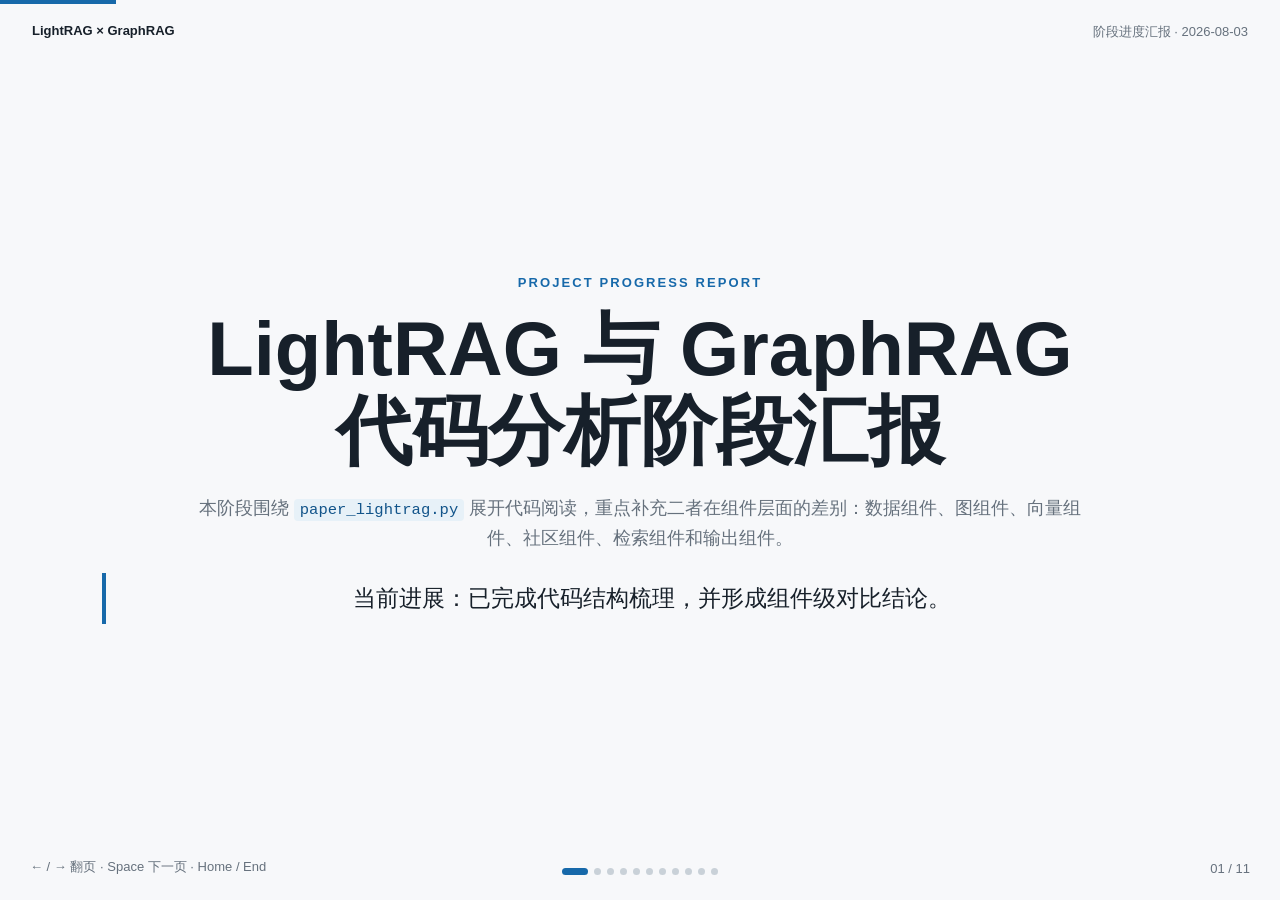
==== commit 4e9611cf: "Add component-level LightRAG GraphRAG differences" ====
--- a/lightrag-vs-graphrag-ppt/index.html
+++ b/lightrag-vs-graphrag-ppt/index.html
@@ -8,12 +8,12 @@
 :root{--bg:#f7f8fa;--ink:#17202a;--muted:#66717d;--line:#dfe4e8;--panel:#fff;--blue:#1769aa;--blue-soft:#e7f1f8;--green:#19735a;--green-soft:#e8f4ef;--amber:#a26718;--amber-soft:#fbf1df;--code:#18252d}
 *{box-sizing:border-box}html,body{margin:0;min-height:100%;background:var(--bg);color:var(--ink);font-family:"Microsoft YaHei","PingFang SC",sans-serif}body{overflow:hidden}
 .bar{position:fixed;top:0;left:0;height:4px;background:var(--blue);z-index:5;width:0;transition:width .25s}.top{position:fixed;left:32px;right:32px;top:23px;display:flex;justify-content:space-between;color:var(--muted);font-size:13px;z-index:4}.brand{font-weight:700;color:var(--ink)}
-.deck{height:100vh;position:relative}.slide{position:absolute;inset:0;padding:86px 9vw 66px;display:grid;align-content:center;opacity:0;transform:translateX(26px);pointer-events:none;transition:opacity .24s ease,transform .24s ease}.slide.active{opacity:1;transform:none;pointer-events:auto}.slide.prev{transform:translateX(-26px)}.content{width:min(1160px,100%);margin:auto}.center{text-align:center}
-.kicker{margin:0 0 14px;color:var(--blue);font-size:13px;font-weight:700;letter-spacing:.16em}.title{font-size:clamp(38px,6vw,76px);line-height:1.08;margin:0 0 22px}.h2{font-size:clamp(30px,4.4vw,56px);line-height:1.12;margin:0 0 22px}.lead,p,li{font-size:clamp(16px,1.45vw,20px);line-height:1.7;color:var(--muted)}.lead{max-width:880px;margin:0 auto}
-.quote{border-left:4px solid var(--blue);padding:8px 0 8px 20px;margin:20px 0;font-size:24px;line-height:1.5}.grid{display:grid;gap:16px;margin-top:24px}.g2{grid-template-columns:repeat(2,minmax(0,1fr))}.g3{grid-template-columns:repeat(3,minmax(0,1fr))}.g4{grid-template-columns:repeat(4,minmax(0,1fr))}
-.card{background:var(--panel);border:1px solid var(--line);border-radius:8px;padding:22px;min-height:150px}.card h3{margin:0 0 10px;font-size:19px}.card p{margin:0;font-size:16px}.num{font-size:12px;font-weight:800;letter-spacing:.14em;color:var(--blue)}code{background:var(--blue-soft);color:#12548a;border-radius:4px;padding:2px 6px;font-family:Consolas,monospace;font-size:.88em}pre{margin:20px 0 0;background:var(--code);color:#e5edf2;border-radius:8px;padding:18px 20px;line-height:1.65;overflow:auto;font-size:14px}pre code{padding:0;color:inherit;background:transparent}
+.deck{height:100vh;position:relative}.slide{position:absolute;inset:0;padding:78px 8vw 62px;display:grid;align-content:center;opacity:0;transform:translateX(26px);pointer-events:none;transition:opacity .24s ease,transform .24s ease}.slide.active{opacity:1;transform:none;pointer-events:auto}.slide.prev{transform:translateX(-26px)}.content{width:min(1180px,100%);margin:auto}.center{text-align:center}
+.kicker{margin:0 0 14px;color:var(--blue);font-size:13px;font-weight:700;letter-spacing:.16em}.title{font-size:clamp(38px,6vw,76px);line-height:1.08;margin:0 0 22px}.h2{font-size:clamp(28px,4.1vw,52px);line-height:1.14;margin:0 0 20px}.lead,p,li{font-size:clamp(16px,1.38vw,19px);line-height:1.68;color:var(--muted)}.lead{max-width:900px;margin:0 auto}
+.quote{border-left:4px solid var(--blue);padding:8px 0 8px 20px;margin:20px 0;font-size:23px;line-height:1.5}.grid{display:grid;gap:16px;margin-top:22px}.g2{grid-template-columns:repeat(2,minmax(0,1fr))}.g3{grid-template-columns:repeat(3,minmax(0,1fr))}.g4{grid-template-columns:repeat(4,minmax(0,1fr))}
+.card{background:var(--panel);border:1px solid var(--line);border-radius:8px;padding:20px;min-height:142px}.card h3{margin:0 0 9px;font-size:18px}.card p{margin:0;font-size:15.5px}.num{font-size:12px;font-weight:800;letter-spacing:.14em;color:var(--blue)}code{background:var(--blue-soft);color:#12548a;border-radius:4px;padding:2px 6px;font-family:Consolas,monospace;font-size:.88em}pre{margin:18px 0 0;background:var(--code);color:#e5edf2;border-radius:8px;padding:16px 18px;line-height:1.62;overflow:auto;font-size:14px}pre code{padding:0;color:inherit;background:transparent}
 .status{display:flex;align-items:center;gap:9px;margin-bottom:12px;font-size:13px;font-weight:700}.dot{width:10px;height:10px;border-radius:50%;display:inline-block}.done{background:var(--green)}.doing{background:var(--blue)}.todo{background:var(--amber)}.label{display:inline-block;padding:5px 8px;border-radius:4px;font-size:12px;font-weight:700}.l-blue{background:var(--blue-soft);color:var(--blue)}.l-green{background:var(--green-soft);color:var(--green)}.l-amber{background:var(--amber-soft);color:var(--amber)}
-.table{width:100%;border-collapse:collapse;margin-top:18px;background:var(--panel);border:1px solid var(--line)}.table th,.table td{text-align:left;vertical-align:top;padding:13px 15px;border-bottom:1px solid var(--line);font-size:15px;line-height:1.55}.table th{font-size:12px;color:var(--muted);letter-spacing:.09em}.table tr:last-child td{border-bottom:0}ul{margin:0;padding-left:22px}
+.table{width:100%;border-collapse:collapse;margin-top:16px;background:var(--panel);border:1px solid var(--line)}.table th,.table td{text-align:left;vertical-align:top;padding:11px 13px;border-bottom:1px solid var(--line);font-size:14.5px;line-height:1.52}.table th{font-size:12px;color:var(--muted);letter-spacing:.09em}.table tr:last-child td{border-bottom:0}ul{margin:0;padding-left:22px}
 .pager{position:fixed;right:30px;bottom:24px;color:var(--muted);font-size:13px}.hint{position:fixed;left:30px;bottom:24px;color:var(--muted);font-size:13px}.dots{position:fixed;left:50%;bottom:25px;transform:translateX(-50%);display:flex;gap:6px}.dots button{width:7px;height:7px;border:0;border-radius:20px;background:#c9d1d8;padding:0;cursor:pointer}.dots button.active{width:26px;background:var(--blue)}
 @media(max-width:820px){body{overflow:auto}.top,.pager,.hint,.dots,.bar{display:none}.deck{height:auto}.slide,.slide.active,.slide.prev{position:relative;opacity:1;transform:none;pointer-events:auto;min-height:auto;padding:44px 22px;border-bottom:1px solid var(--line)}.g2,.g3,.g4{grid-template-columns:1fr}.card{min-height:auto}.table{display:block;overflow:auto}}
 </style>
@@ -21,29 +21,42 @@
 <body>
 <div class="bar" id="bar"></div>
 <div class="top"><div class="brand">LightRAG × GraphRAG</div><div>阶段进度汇报 · 2026-08-03</div></div>
-<div class="hint">← / → 翻页 · Space 下一页 · Home / End</div><div class="pager" id="pager">01 / 09</div><div class="dots" id="dots"></div>
+<div class="hint">← / → 翻页 · Space 下一页 · Home / End</div><div class="pager" id="pager">01 / 11</div><div class="dots" id="dots"></div>
 <main class="deck" id="deck">
 
-<section class="slide active"><div class="content center"><p class="kicker">PROJECT PROGRESS REPORT</p><h1 class="title">LightRAG 与 GraphRAG<br>代码分析阶段汇报</h1><p class="lead">本阶段围绕 <code>paper_lightrag.py</code> 展开代码阅读，目标是明确 LightRAG 与 GraphRAG 的实现差异、用途边界和后续研究方向。</p><div class="quote">当前进展：已完成代码结构梳理，并形成阶段性对比结论。</div></div></section>
+<section class="slide active"><div class="content center"><p class="kicker">PROJECT PROGRESS REPORT</p><h1 class="title">LightRAG 与 GraphRAG<br>代码分析阶段汇报</h1><p class="lead">本阶段围绕 <code>paper_lightrag.py</code> 展开代码阅读，重点补充二者在组件层面的差别：数据组件、图组件、向量组件、社区组件、检索组件和输出组件。</p><div class="quote">当前进展：已完成代码结构梳理，并形成组件级对比结论。</div></div></section>
 
-<section class="slide"><div class="content"><p class="kicker">01 · 本阶段目标</p><h2 class="h2">先回答三个问题，再决定后续实现方向</h2><div class="grid g3"><div class="card"><div class="status"><span class="dot done"></span>已完成</div><h3>LightRAG 做了什么？</h3><p>从数据结构、索引构建和 <code>retrieve()</code> 检索流程确认它的实际能力。</p></div><div class="card"><div class="status"><span class="dot done"></span>已完成</div><h3>GraphRAG 强在哪里？</h3><p>围绕图组织、社区摘要和全局综合，提炼典型侧重点。</p></div><div class="card"><div class="status"><span class="dot doing"></span>持续推进</div><h3>两者如何选型？</h3><p>结合当前聊天数据场景，判断哪些问题更适合局部关系检索，哪些问题更适合全局分析。</p></div></div></div></section>
+<section class="slide"><div class="content"><p class="kicker">01 · 本阶段目标</p><h2 class="h2">先回答三个问题，再决定后续实现方向</h2><div class="grid g3"><div class="card"><div class="status"><span class="dot done"></span>已完成</div><h3>LightRAG 做了什么？</h3><p>从数据结构、索引构建和 <code>retrieve()</code> 检索流程确认它的实际能力。</p></div><div class="card"><div class="status"><span class="dot done"></span>已完成</div><h3>GraphRAG 强在哪里？</h3><p>围绕图组织、社区摘要和全局综合，提炼典型侧重点。</p></div><div class="card"><div class="status"><span class="dot doing"></span>本次补充</div><h3>组件差别是什么？</h3><p>把二者拆到数据、索引、图、社区、检索和输出层面逐项对齐。</p></div></div></div></section>
 
-<section class="slide"><div class="content"><p class="kicker">02 · 已完成工作</p><h2 class="h2">代码阅读已覆盖从建库到问答的完整链路</h2><div class="grid g4"><div class="card"><div class="num">01</div><h3>数据结构</h3><p>梳理 <code>Chunk</code>、<code>Entity</code>、<code>Relation</code>、<code>CommunityReport</code>。</p></div><div class="card"><div class="num">02</div><h3>索引构建</h3><p>分析 <code>build_indexes()</code> 如何生成图、社区和四类向量索引。</p></div><div class="card"><div class="num">03</div><h3>检索策略</h3><p>分析 local、global、hybrid 三种模式以及关系问题的重排逻辑。</p></div><div class="card"><div class="num">04</div><h3>差异归纳</h3><p>从目标、粒度、更新成本和适用问题四个维度完成初步对比。</p></div></div><pre><code>聊天消息 → chunks → entities / relations → graph
+<section class="slide"><div class="content"><p class="kicker">02 · 已完成工作</p><h2 class="h2">代码阅读已覆盖从建库到问答的完整链路</h2><div class="grid g4"><div class="card"><div class="num">01</div><h3>数据结构</h3><p>梳理 <code>Chunk</code>、<code>Entity</code>、<code>Relation</code>、<code>CommunityReport</code>。</p></div><div class="card"><div class="num">02</div><h3>索引构建</h3><p>分析 <code>build_indexes()</code> 如何生成图、社区和四类向量索引。</p></div><div class="card"><div class="num">03</div><h3>检索策略</h3><p>分析 local、global、hybrid 三种模式以及关系问题的重排逻辑。</p></div><div class="card"><div class="num">04</div><h3>组件差异</h3><p>补充 LightRAG 组件与 GraphRAG 组件在职责、粒度和输出上的区别。</p></div></div><pre><code>聊天消息 → chunks → entities / relations → graph
                                    ↘ communities
 chunks / entities / relations / communities → retrieve()</code></pre></div></section>
 
-<section class="slide"><div class="content"><p class="kicker">03 · 代码分析结果</p><h2 class="h2">当前代码体现出 LightRAG 的四个特征</h2><div class="grid g2"><div class="card"><span class="label l-blue">多入口</span><h3>四类证据都可以成为检索入口</h3><p><code>build_vector_indexes()</code> 为 chunk、entity、relation、community 分别建立索引，不把检索限制在文本块。</p></div><div class="card"><span class="label l-blue">双层级</span><h3>局部关系与全局社区同时保留</h3><p><code>retrieve()</code> 同时搜索低层实体/关系和高层社区报告，再回溯 source_chunks。</p></div><div class="card"><span class="label l-blue">混合式</span><h3>语义相似度与图结构共同决策</h3><p>普通问题使用向量相似度；“谁和谁最密切”等关系问题使用 rank 和 weight 强制重排。</p></div><div class="card"><span class="label l-blue">增量式</span><h3>未变化内容可以复用</h3><p>通过稳定 hash 复用旧 chunk，降低聊天数据持续增长时的重建成本。</p></div></div></div></section>
+<section class="slide"><div class="content"><p class="kicker">03 · LightRAG 组件结构</p><h2 class="h2">当前代码体现出“多组件协同检索”</h2><div class="grid g3"><div class="card"><span class="label l-blue">存储组件</span><h3>Chunk / Entity / Relation</h3><p>保留原文、实体描述、关系描述和 source_chunks，使答案能追溯到聊天片段。</p></div><div class="card"><span class="label l-blue">图组件</span><h3>NetworkX Graph</h3><p>把用户、主题词和加权关系组成图，用 rank、weight 和一跳邻域处理关系问题。</p></div><div class="card"><span class="label l-blue">社区组件</span><h3>CommunityReport</h3><p>通过 Louvain 聚类得到群体级摘要，服务 global 和 hybrid 模式。</p></div><div class="card"><span class="label l-blue">向量组件</span><h3>四类向量索引</h3><p>chunks、entities、relations、communities 分别建索引，支持多入口召回。</p></div><div class="card"><span class="label l-blue">检索组件</span><h3>local / global / hybrid</h3><p>低层实体关系和高层社区摘要可以单独使用，也可以合并为混合检索。</p></div><div class="card"><span class="label l-blue">增量组件</span><h3>stable_hash</h3><p>按内容 hash 复用旧 chunk，降低持续新增聊天记录时的重建成本。</p></div></div></div></section>
 
-<section class="slide"><div class="content"><p class="kicker">04 · 阶段性对比</p><h2 class="h2">目前形成的核心判断</h2><table class="table"><thead><tr><th>维度</th><th>LightRAG：当前代码体现</th><th>GraphRAG：典型侧重点</th></tr></thead><tbody><tr><td>主要目标</td><td>轻量地组合局部关系、全局社区和原文证据</td><td>组织大规模语料的全局知识结构</td></tr><tr><td>查询方式</td><td>chunk / entity / relation / community 多入口</td><td>围绕图、社区和层级摘要进行综合</td></tr><tr><td>优势问题</td><td>关系追溯、增量更新、快速试验</td><td>跨文档主题、群体画像、全局报告</td></tr><tr><td>工程取舍</td><td>本地可跑、逻辑可控、实现较轻</td><td>构建成本更高，但全局摘要能力更强</td></tr></tbody></table><p class="lead" style="margin-top:22px">结论不是二选一：两者都可以使用图，差异在于图更偏向“灵活检索”还是“全局组织”。</p></div></section>
+<section class="slide"><div class="content"><p class="kicker">04 · 组件差异矩阵</p><h2 class="h2">二者组件上的核心区别</h2><table class="table"><thead><tr><th>组件</th><th>LightRAG 侧重点</th><th>GraphRAG 侧重点</th><th>用途差别</th></tr></thead><tbody><tr><td>数据切块组件</td><td>保留 chunk，并让 chunk 直接参与向量检索和证据回溯</td><td>chunk 更多作为实体/关系抽取和摘要生成的原始材料</td><td>LightRAG 更强调原文证据快速召回；GraphRAG 更强调构图前处理</td></tr><tr><td>实体组件</td><td>实体本身带描述、rank、source_chunks，并可被向量命中</td><td>实体主要是图节点，是社区组织和全局摘要的基础</td><td>LightRAG 中实体是检索入口；GraphRAG 中实体更像知识图谱骨架</td></tr><tr><td>关系组件</td><td>关系有类型、权重、描述和来源 chunk，可单独向量检索</td><td>关系主要用于构成图结构和社区内外连接</td><td>LightRAG 更适合回答具体关系追溯；GraphRAG 更适合分析结构强弱</td></tr><tr><td>社区组件</td><td>社区报告是 high-level 检索入口之一，可与低层结果混合</td><td>社区报告通常是全局回答的核心素材</td><td>LightRAG 把社区当作一类证据；GraphRAG 把社区当作全局组织单元</td></tr><tr><td>向量组件</td><td>对 chunk/entity/relation/community 全部建向量索引</td><td>可结合向量，但核心仍是图社区和摘要层级</td><td>LightRAG 更依赖多路召回；GraphRAG 更依赖图上聚合</td></tr><tr><td>检索组件</td><td>local、global、hybrid 三种模式按问题切换</td><td>围绕局部邻域、社区摘要和全局报告组织上下文</td><td>LightRAG 更灵活；GraphRAG 更偏宏观综合</td></tr><tr><td>更新组件</td><td>代码中明确支持基于 hash 的增量复用</td><td>图和社区摘要变化后，通常需要更重的重建或重摘要</td><td>LightRAG 更适合频繁新增数据；GraphRAG 更适合阶段性批处理</td></tr></tbody></table></div></section>
 
-<section class="slide"><div class="content"><p class="kicker">05 · 当前成果</p><h2 class="h2">已经可以支持两类典型汇报结论</h2><div class="grid g2"><div class="card"><div class="status"><span class="dot done"></span>已形成</div><h3>LightRAG 适合回答关系型问题</h3><ul><li>谁和谁互动最密切？</li><li>某个用户和哪些主题相关？</li><li>某条关系来自哪些原始消息？</li><li>数据持续增加时如何增量更新？</li></ul></div><div class="card"><div class="status"><span class="dot done"></span>已形成</div><h3>GraphRAG 适合回答全局型问题</h3><ul><li>整个资料库有哪些主要主题？</li><li>不同群体的观点如何分化？</li><li>跨文档的共同结论是什么？</li><li>如何生成面向管理者的全局报告？</li></ul></div></div><div class="quote">面向当前聊天记录场景：LightRAG 更适合先完成关系探索；GraphRAG 更适合在数据规模扩大后做全局归纳。</div></div></section>
+<section class="slide"><div class="content"><p class="kicker">05 · 组件流程差异</p><h2 class="h2">LightRAG 更像多路检索器，GraphRAG 更像全局组织器</h2><div class="grid g2"><div class="card"><span class="label l-blue">LightRAG 组件流</span><h3>从问题出发，动态组合证据</h3><pre><code>Query
+ → entity / relation vector search
+ → graph neighborhood
+ → community vector search
+ → source chunks
+ → context</code></pre><p>重点是按查询意图组装最相关证据，适合交互式问答。</p></div><div class="card"><span class="label l-green">GraphRAG 组件流</span><h3>从语料出发，先形成全局结构</h3><pre><code>Corpus
+ → entity / relation extraction
+ → graph construction
+ → community detection
+ → community reports
+ → global / local answer</code></pre><p>重点是把大语料预先组织成层级图谱，适合全局分析和报告。</p></div></div></div></section>
 
-<section class="slide"><div class="content"><p class="kicker">06 · 当前问题</p><h2 class="h2">代码已经跑通，但距离完整验证还有三项工作</h2><div class="grid g3"><div class="card"><div class="status"><span class="dot doing"></span>待验证</div><h3>语义检索质量</h3><p>当前使用本地字符 n-gram hashing，能离线运行，但语义表达能力弱于真实 embedding。</p></div><div class="card"><div class="status"><span class="dot doing"></span>待验证</div><h3>关系抽取覆盖度</h3><p>现有关系主要来自 @ 提及、引用、相邻消息和共现主题，尚未覆盖开放域语义关系。</p></div><div class="card"><div class="status"><span class="dot doing"></span>待验证</div><h3>全局摘要效果</h3><p>社区报告目前偏模板化，需要进一步评估与 GraphRAG 社区摘要在完整性和可读性上的差距。</p></div></div></div></section>
+<section class="slide"><div class="content"><p class="kicker">06 · 阶段性对比</p><h2 class="h2">目前形成的核心判断</h2><table class="table"><thead><tr><th>维度</th><th>LightRAG：当前代码体现</th><th>GraphRAG：典型侧重点</th></tr></thead><tbody><tr><td>主要目标</td><td>轻量地组合局部关系、全局社区和原文证据</td><td>组织大规模语料的全局知识结构</td></tr><tr><td>组件重心</td><td>多向量索引 + 图邻域 + 社区证据并行</td><td>图构建 + 社区发现 + 层级摘要为主</td></tr><tr><td>查询方式</td><td>chunk / entity / relation / community 多入口</td><td>围绕图、社区和层级摘要进行综合</td></tr><tr><td>优势问题</td><td>关系追溯、增量更新、快速试验</td><td>跨文档主题、群体画像、全局报告</td></tr><tr><td>工程取舍</td><td>本地可跑、逻辑可控、实现较轻</td><td>构建成本更高，但全局摘要能力更强</td></tr></tbody></table></div></section>
 
-<section class="slide"><div class="content"><p class="kicker">07 · 下一步计划</p><h2 class="h2">从“代码理解”进入“效果验证”</h2><div class="grid g3"><div class="card"><span class="label l-green">下一步 1</span><h3>准备测试问题集</h3><p>分别设计关系型、主题型和全局型问题，统一记录检索结果和证据来源。</p></div><div class="card"><span class="label l-green">下一步 2</span><h3>对比三种检索模式</h3><p>测试 local、global、hybrid 在准确性、证据完整性和响应成本上的差异。</p></div><div class="card"><span class="label l-amber">后续</span><h3>评估组合方案</h3><p>保留 GraphRAG 的社区组织能力，同时引入 LightRAG 的多入口检索和增量更新。</p></div></div><pre><code>测试集 → LightRAG local / global / hybrid → 指标记录
-                                          ↘ 与 GraphRAG 结果对比</code></pre></div></section>
+<section class="slide"><div class="content"><p class="kicker">07 · 当前成果</p><h2 class="h2">已经可以支持两类典型汇报结论</h2><div class="grid g2"><div class="card"><div class="status"><span class="dot done"></span>已形成</div><h3>LightRAG 适合回答关系型问题</h3><ul><li>谁和谁互动最密切？</li><li>某个用户和哪些主题相关？</li><li>某条关系来自哪些原始消息？</li><li>数据持续增加时如何增量更新？</li></ul></div><div class="card"><div class="status"><span class="dot done"></span>已形成</div><h3>GraphRAG 适合回答全局型问题</h3><ul><li>整个资料库有哪些主要主题？</li><li>不同群体的观点如何分化？</li><li>跨文档的共同结论是什么？</li><li>如何生成面向管理者的全局报告？</li></ul></div></div><div class="quote">面向当前聊天记录场景：LightRAG 更适合先完成关系探索；GraphRAG 更适合在数据规模扩大后做全局归纳。</div></div></section>
 
-<section class="slide"><div class="content center"><p class="kicker">08 · 阶段结论</p><h2 class="h2">本阶段完成了从代码到选型判断的第一轮闭环</h2><p class="quote" style="max-width:920px;margin:25px auto">LightRAG 侧重“轻量、灵活、可增量的多层检索”；GraphRAG 侧重“面向大规模语料的社区组织与全局综合”。</p><div class="grid g2" style="text-align:left"><div class="card"><div class="status"><span class="dot done"></span>本阶段结论</div><p>当前聊天数据优先验证 LightRAG 的关系检索和证据回溯能力。</p></div><div class="card"><div class="status"><span class="dot doing"></span>下阶段重点</div><p>通过统一问题集和效果指标，验证两类方案在真实任务中的差异。</p></div></div><p style="margin-top:22px">汇报结束 · 下一阶段进入效果测试与方案验证。</p></div></section>
+<section class="slide"><div class="content"><p class="kicker">08 · 当前问题</p><h2 class="h2">代码已经跑通，但距离完整验证还有三项工作</h2><div class="grid g3"><div class="card"><div class="status"><span class="dot doing"></span>待验证</div><h3>语义检索质量</h3><p>当前使用本地字符 n-gram hashing，能离线运行，但语义表达能力弱于真实 embedding。</p></div><div class="card"><div class="status"><span class="dot doing"></span>待验证</div><h3>关系抽取覆盖度</h3><p>现有关系主要来自 @ 提及、引用、相邻消息和共现主题，尚未覆盖开放域语义关系。</p></div><div class="card"><div class="status"><span class="dot doing"></span>待验证</div><h3>全局摘要效果</h3><p>社区报告目前偏模板化，需要进一步评估与 GraphRAG 社区摘要在完整性和可读性上的差距。</p></div></div></div></section>
+
+<section class="slide"><div class="content"><p class="kicker">09 · 下一步计划</p><h2 class="h2">从“代码理解”进入“效果验证”</h2><div class="grid g3"><div class="card"><span class="label l-green">下一步 1</span><h3>准备测试问题集</h3><p>分别设计关系型、主题型和全局型问题，统一记录检索结果和证据来源。</p></div><div class="card"><span class="label l-green">下一步 2</span><h3>对比组件贡献</h3><p>分别关闭或保留 chunk、entity、relation、community 检索入口，评估每个组件对答案质量的影响。</p></div><div class="card"><span class="label l-amber">后续</span><h3>评估组合方案</h3><p>保留 GraphRAG 的社区组织能力，同时引入 LightRAG 的多入口检索和增量更新。</p></div></div><pre><code>测试集 → 组件消融 → local / global / hybrid 对比 → 指标记录</code></pre></div></section>
+
+<section class="slide"><div class="content center"><p class="kicker">10 · 阶段结论</p><h2 class="h2">本阶段完成了从代码到组件选型的第一轮闭环</h2><p class="quote" style="max-width:920px;margin:25px auto">LightRAG 的组件重点是“多入口检索、关系追溯、增量更新”；GraphRAG 的组件重点是“图谱组织、社区发现、全局摘要”。</p><div class="grid g2" style="text-align:left"><div class="card"><div class="status"><span class="dot done"></span>本阶段结论</div><p>当前聊天数据优先验证 LightRAG 的关系检索、证据回溯和组件消融效果。</p></div><div class="card"><div class="status"><span class="dot doing"></span>下阶段重点</div><p>通过统一问题集和效果指标，验证两类方案在真实任务中的组件差异。</p></div></div><p style="margin-top:22px">汇报结束 · 下一阶段进入效果测试与方案验证。</p></div></section>
 </main>
 <script>
 const slides=[...document.querySelectorAll('.slide')],dots=document.getElementById('dots'),pager=document.getElementById('pager'),bar=document.getElementById('bar');let current=0;
